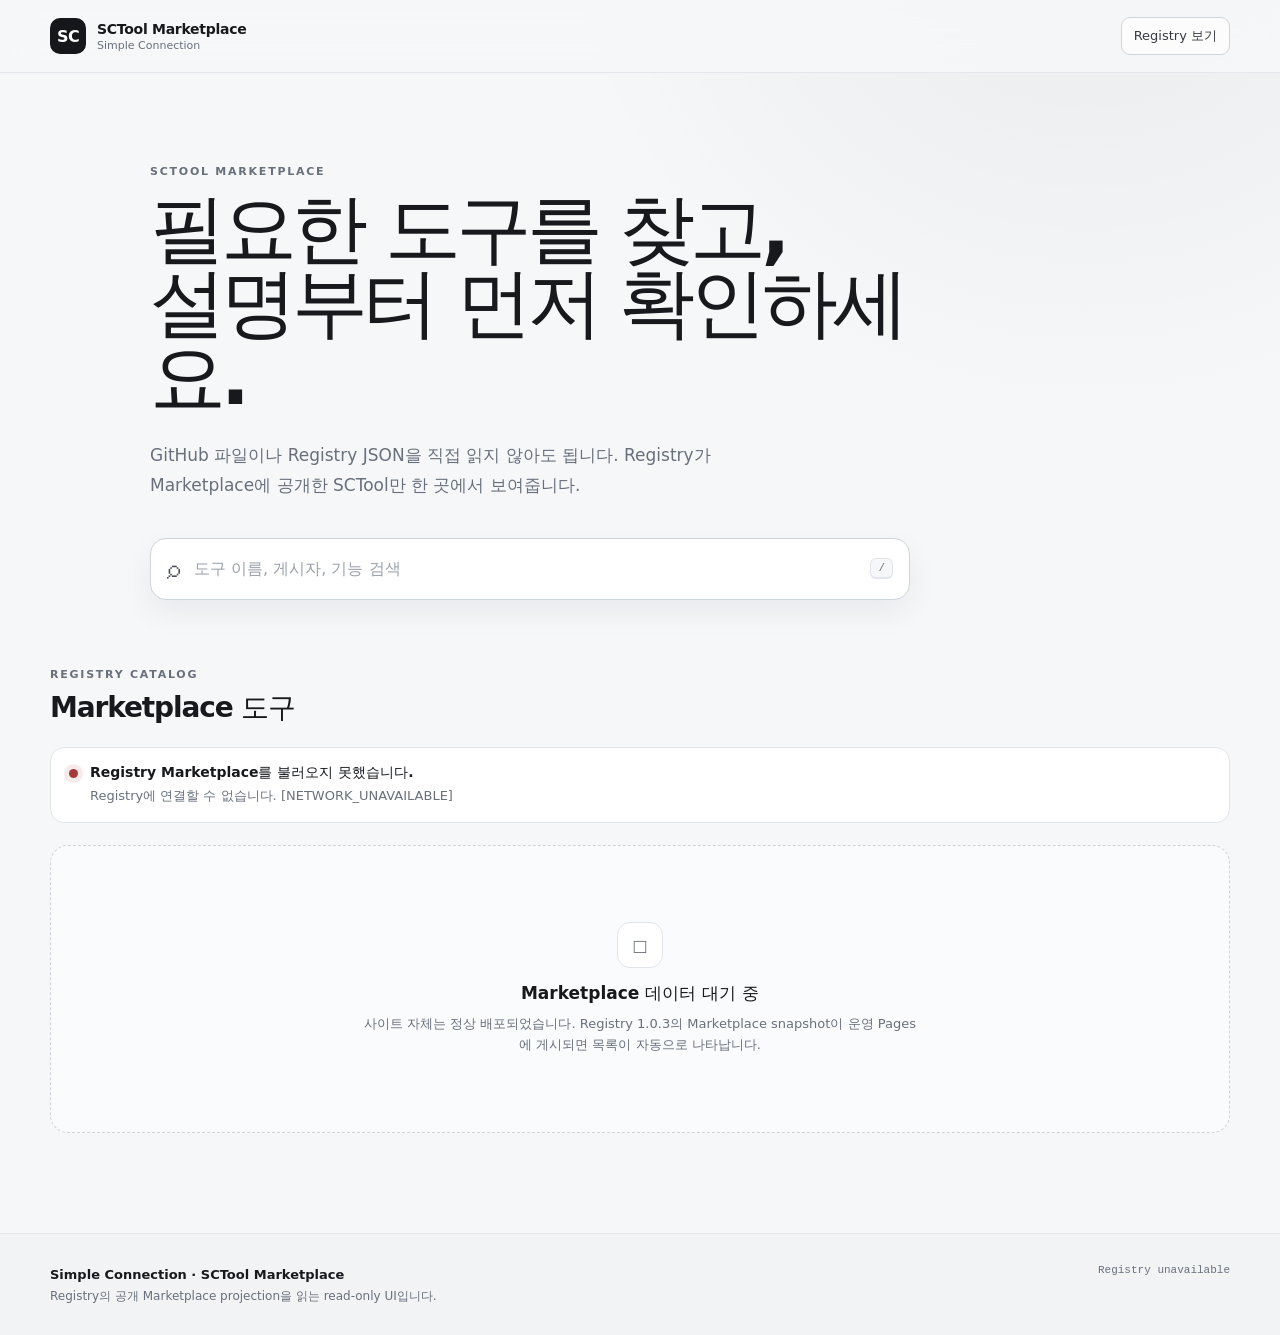
==== site/index.html @ d220bcc3 "feat: implement Registry-backed SCTool Marketplace web" ====
<!doctype html>
<html lang="ko">
<head>
  <meta charset="utf-8" />
  <meta name="viewport" content="width=device-width, initial-scale=1" />
  <meta name="color-scheme" content="light dark" />
  <meta
    name="description"
    content="SCTool Registry에 등록된 Marketplace 도구를 검색하고 설명과 버전 정보를 확인하는 Simple Connection 웹 UI"
  />
  <title>SCTool Marketplace</title>
  <link rel="stylesheet" href="./assets/styles.css" />
  <script type="module" src="./assets/app.js"></script>
</head>
<body>
  <a class="skip-link" href="#marketplace">콘텐츠로 이동</a>

  <header class="site-header">
    <div class="shell header-inner">
      <a class="brand" href="./" aria-label="SCTool Marketplace 홈">
        <span class="brand-mark" aria-hidden="true">SC</span>
        <span>
          <strong>SCTool Marketplace</strong>
          <small>Simple Connection</small>
        </span>
      </a>
      <a
        class="registry-link"
        href="https://github.com/Simple-Connection/sctool-registry"
        target="_blank"
        rel="noreferrer"
      >Registry 보기</a>
    </div>
  </header>

  <main id="marketplace">
    <section class="hero">
      <div class="shell hero-inner">
        <p class="eyebrow">SCTOOL MARKETPLACE</p>
        <h1>필요한 도구를 찾고,<br />설명부터 먼저 확인하세요.</h1>
        <p class="hero-copy">
          GitHub 파일이나 Registry JSON을 직접 읽지 않아도 됩니다.
          Registry가 Marketplace에 공개한 SCTool만 한 곳에서 보여줍니다.
        </p>

        <label class="search-box">
          <span class="search-icon" aria-hidden="true">⌕</span>
          <input
            id="search-input"
            type="search"
            autocomplete="off"
            placeholder="도구 이름, 게시자, 기능 검색"
            aria-label="SCTool Marketplace 검색"
          />
          <kbd>/</kbd>
        </label>
      </div>
    </section>

    <section class="shell marketplace-shell" aria-labelledby="list-title">
      <div class="marketplace-toolbar">
        <div>
          <p class="section-kicker">REGISTRY CATALOG</p>
          <h2 id="list-title">Marketplace 도구</h2>
        </div>
        <div id="result-count" class="result-count" aria-live="polite"></div>
      </div>

      <div id="registry-status" class="status-card status-loading" role="status" aria-live="polite">
        <span class="status-dot" aria-hidden="true"></span>
        <div>
          <strong>Registry 연결 확인 중</strong>
          <p>서명된 Registry head와 Marketplace snapshot을 확인하고 있습니다.</p>
        </div>
      </div>

      <div id="tool-grid" class="tool-grid" hidden></div>

      <div id="empty-state" class="empty-state" hidden>
        <div class="empty-symbol" aria-hidden="true">□</div>
        <h3 id="empty-title">표시할 SCTool이 없습니다.</h3>
        <p id="empty-copy"></p>
      </div>
    </section>
  </main>

  <footer class="site-footer">
    <div class="shell footer-inner">
      <div>
        <strong>Simple Connection · SCTool Marketplace</strong>
        <p>Registry의 공개 Marketplace projection을 읽는 read-only UI입니다.</p>
      </div>
      <div id="registry-revision" class="revision mono"></div>
    </div>
  </footer>

  <dialog id="tool-dialog" class="tool-dialog" aria-labelledby="dialog-title">
    <form method="dialog" class="dialog-close-row">
      <button class="icon-button" aria-label="상세 닫기">×</button>
    </form>

    <article class="tool-detail">
      <header class="detail-head">
        <div>
          <p id="dialog-publisher" class="section-kicker"></p>
          <h2 id="dialog-title"></h2>
          <p id="dialog-version" class="detail-version"></p>
        </div>
        <span class="verified-badge">Registry Marketplace</span>
      </header>

      <nav class="detail-tabs" aria-label="SCTool 상세 정보">
        <button type="button" class="detail-tab active" data-tab="details">세부정보</button>
        <button type="button" class="detail-tab" data-tab="features">기능</button>
        <button type="button" class="detail-tab optional-tab" data-tab="changelog" hidden>변경사항</button>
        <button type="button" class="detail-tab optional-tab" data-tab="dependencies" hidden>의존성</button>
        <button type="button" class="detail-tab optional-tab" data-tab="extension_pack" hidden>확장팩</button>
      </nav>

      <section id="dialog-content" class="detail-content"></section>

      <aside class="detail-meta" aria-label="Registry 정보">
        <dl id="dialog-meta"></dl>
      </aside>

      <div class="install-boundary">
        <strong>설치·다운로드</strong>
        <p>
          현재 SC Linked App의 공개 Marketplace 설치 handoff 계약이 아직 없습니다.
          이 웹사이트는 private artifact를 우회 다운로드하지 않습니다.
        </p>
      </div>
    </article>
  </dialog>

  <noscript>
    <div class="noscript">SCTool Marketplace를 사용하려면 JavaScript가 필요합니다.</div>
  </noscript>
</body>
</html>
---- site/assets/styles.css ----
:root {
  font-family: Inter, Pretendard, "Noto Sans KR", system-ui, -apple-system, BlinkMacSystemFont, "Segoe UI", sans-serif;
  color: #17191d;
  background: #f6f7f9;
  font-synthesis: none;
  --surface: #ffffff;
  --surface-soft: #f6f7f9;
  --text: #17191d;
  --muted: #68707c;
  --border: #e2e5e9;
  --border-strong: #cfd4da;
  --accent: #15171a;
  --accent-contrast: #ffffff;
  --success: #1f7a4d;
  --danger: #a33a3a;
  --shadow: 0 18px 48px rgba(20, 24, 31, 0.09);
}

* { box-sizing: border-box; }

html {
  min-width: 320px;
  background: var(--surface-soft);
  scroll-behavior: smooth;
}

body {
  margin: 0;
  min-height: 100vh;
  color: var(--text);
  background:
    radial-gradient(circle at 85% -10%, rgba(0, 0, 0, 0.055), transparent 34rem),
    var(--surface-soft);
}

button, input { font: inherit; }
button, a { -webkit-tap-highlight-color: transparent; }
a { color: inherit; }
[hidden] { display: none !important; }

.shell {
  width: min(1180px, calc(100% - 40px));
  margin-inline: auto;
}

.skip-link {
  position: fixed;
  left: 12px;
  top: -80px;
  z-index: 100;
  padding: 10px 14px;
  color: #fff;
  background: #111;
  border-radius: 8px;
}
.skip-link:focus { top: 12px; }

.site-header {
  position: sticky;
  top: 0;
  z-index: 20;
  border-bottom: 1px solid rgba(226, 229, 233, 0.9);
  background: rgba(246, 247, 249, 0.88);
  backdrop-filter: blur(18px);
}

.header-inner {
  height: 72px;
  display: flex;
  align-items: center;
  justify-content: space-between;
  gap: 20px;
}

.brand {
  display: flex;
  gap: 11px;
  align-items: center;
  text-decoration: none;
}
.brand-mark {
  width: 36px;
  height: 36px;
  display: grid;
  place-items: center;
  border-radius: 10px;
  color: var(--accent-contrast);
  background: var(--accent);
  font-weight: 800;
  letter-spacing: -0.04em;
}
.brand strong,
.brand small { display: block; }
.brand strong { font-size: 14px; letter-spacing: -0.02em; }
.brand small { margin-top: 2px; color: var(--muted); font-size: 11px; }

.registry-link {
  padding: 9px 12px;
  border: 1px solid var(--border-strong);
  border-radius: 9px;
  text-decoration: none;
  color: #363b43;
  background: rgba(255,255,255,0.62);
  font-size: 13px;
}

.hero { padding: 92px 0 68px; }
.hero-inner { max-width: 980px; }

.eyebrow,
.section-kicker {
  margin: 0 0 14px;
  color: var(--muted);
  font-size: 11px;
  font-weight: 800;
  letter-spacing: 0.16em;
}

.hero h1 {
  margin: 0;
  max-width: 820px;
  font-size: clamp(42px, 6vw, 76px);
  line-height: 0.98;
  letter-spacing: -0.065em;
}

.hero-copy {
  max-width: 680px;
  margin: 26px 0 0;
  color: var(--muted);
  font-size: 17px;
  line-height: 1.72;
  word-break: keep-all;
}

.search-box {
  max-width: 760px;
  margin-top: 38px;
  height: 62px;
  display: flex;
  align-items: center;
  gap: 12px;
  padding: 0 16px;
  border: 1px solid var(--border-strong);
  border-radius: 16px;
  background: var(--surface);
  box-shadow: 0 12px 32px rgba(20,24,31,0.06);
}
.search-box:focus-within {
  border-color: #9aa1aa;
  box-shadow: 0 0 0 3px rgba(0,0,0,0.045), 0 12px 32px rgba(20,24,31,0.06);
}
.search-icon { color: #4a5059; font-size: 26px; transform: translateY(-1px); }
.search-box input {
  width: 100%;
  min-width: 0;
  border: 0;
  outline: 0;
  background: transparent;
  color: var(--text);
  font-size: 16px;
}
.search-box input::placeholder { color: #9aa1aa; }
.search-box kbd {
  padding: 3px 7px;
  border: 1px solid var(--border);
  border-bottom-width: 2px;
  border-radius: 6px;
  color: var(--muted);
  background: var(--surface-soft);
  font-size: 11px;
}

.marketplace-shell { padding-bottom: 100px; }
.marketplace-toolbar {
  display: flex;
  align-items: end;
  justify-content: space-between;
  gap: 20px;
  margin-bottom: 20px;
}
.marketplace-toolbar h2 { margin: 0; font-size: 28px; letter-spacing: -0.04em; }
.marketplace-toolbar .section-kicker { margin-bottom: 8px; }
.result-count { color: var(--muted); font-size: 13px; }

.status-card {
  display: flex;
  gap: 12px;
  align-items: flex-start;
  padding: 16px 18px;
  margin-bottom: 22px;
  border: 1px solid var(--border);
  border-radius: 14px;
  background: var(--surface);
}
.status-card strong { display: block; margin-bottom: 4px; font-size: 14px; }
.status-card p { margin: 0; color: var(--muted); font-size: 13px; line-height: 1.55; }
.status-dot {
  flex: 0 0 auto;
  width: 9px;
  height: 9px;
  margin-top: 5px;
  border-radius: 50%;
  background: #a6adb6;
  box-shadow: 0 0 0 5px rgba(166,173,182,0.12);
}
.status-ready .status-dot { background: var(--success); box-shadow: 0 0 0 5px rgba(31,122,77,0.11); }
.status-error .status-dot { background: var(--danger); box-shadow: 0 0 0 5px rgba(163,58,58,0.10); }

.tool-grid {
  display: grid;
  grid-template-columns: repeat(3, minmax(0, 1fr));
  gap: 14px;
}

.tool-card {
  min-width: 0;
  padding: 20px;
  border: 1px solid var(--border);
  border-radius: 16px;
  background: var(--surface);
  transition: transform 140ms ease, border-color 140ms ease, box-shadow 140ms ease;
}
.tool-card:hover {
  transform: translateY(-2px);
  border-color: var(--border-strong);
  box-shadow: 0 14px 34px rgba(20,24,31,0.07);
}
.tool-card-top {
  display: flex;
  justify-content: space-between;
  gap: 14px;
  align-items: flex-start;
}
.tool-avatar {
  width: 42px;
  height: 42px;
  display: grid;
  place-items: center;
  flex: 0 0 auto;
  border-radius: 12px;
  background: #191b1f;
  color: #fff;
  font-size: 13px;
  font-weight: 800;
  text-transform: uppercase;
}
.tool-version {
  padding: 5px 8px;
  border-radius: 7px;
  color: var(--muted);
  background: var(--surface-soft);
  font-size: 11px;
}
.tool-card h3 {
  margin: 18px 0 5px;
  overflow-wrap: anywhere;
  font-size: 18px;
  letter-spacing: -0.035em;
}
.tool-publisher { margin: 0; color: var(--muted); font-size: 12px; }
.tool-summary {
  min-height: 66px;
  margin: 14px 0 18px;
  color: #535a64;
  font-size: 13px;
  line-height: 1.65;
  display: -webkit-box;
  -webkit-line-clamp: 3;
  -webkit-box-orient: vertical;
  overflow: hidden;
  white-space: pre-line;
}
.tool-card button {
  width: 100%;
  padding: 10px 12px;
  border: 1px solid var(--border-strong);
  border-radius: 9px;
  color: var(--text);
  background: #fff;
  cursor: pointer;
  font-weight: 700;
  font-size: 13px;
}
.tool-card button:hover { background: #f5f6f7; }

.empty-state {
  padding: 76px 24px;
  border: 1px dashed var(--border-strong);
  border-radius: 18px;
  text-align: center;
  background: rgba(255,255,255,0.48);
}
.empty-symbol {
  width: 46px;
  height: 46px;
  display: grid;
  place-items: center;
  margin: 0 auto 14px;
  border-radius: 13px;
  color: var(--muted);
  background: var(--surface);
  border: 1px solid var(--border);
}
.empty-state h3 { margin: 0; font-size: 17px; }
.empty-state p { max-width: 560px; margin: 8px auto 0; color: var(--muted); font-size: 13px; line-height: 1.65; }

.site-footer {
  padding: 30px 0;
  border-top: 1px solid var(--border);
  background: #f2f3f5;
}
.footer-inner {
  display: flex;
  align-items: flex-start;
  justify-content: space-between;
  gap: 24px;
}
.footer-inner strong { font-size: 13px; }
.footer-inner p { margin: 5px 0 0; color: var(--muted); font-size: 12px; }
.revision { max-width: 420px; color: var(--muted); font-size: 11px; text-align: right; overflow-wrap: anywhere; }

.tool-dialog {
  width: min(860px, calc(100% - 28px));
  max-height: min(820px, calc(100vh - 30px));
  padding: 0;
  border: 1px solid var(--border);
  border-radius: 20px;
  color: var(--text);
  background: var(--surface);
  box-shadow: var(--shadow);
}
.tool-dialog::backdrop { background: rgba(20, 24, 31, 0.48); backdrop-filter: blur(3px); }
.dialog-close-row {
  position: sticky;
  top: 0;
  z-index: 5;
  display: flex;
  justify-content: flex-end;
  height: 0;
}
.icon-button {
  width: 36px;
  height: 36px;
  display: grid;
  place-items: center;
  margin: 14px 14px 0 0;
  border: 1px solid var(--border);
  border-radius: 50%;
  background: rgba(255,255,255,0.94);
  color: var(--text);
  cursor: pointer;
  font-size: 20px;
}

.tool-detail { padding: 32px; }
.detail-head {
  display: flex;
  justify-content: space-between;
  gap: 28px;
  padding-right: 42px;
}
.detail-head h2 { margin: 0; font-size: 34px; letter-spacing: -0.05em; overflow-wrap: anywhere; }
.detail-version { margin: 8px 0 0; color: var(--muted); font-size: 13px; }
.verified-badge {
  align-self: flex-start;
  white-space: nowrap;
  padding: 6px 9px;
  border: 1px solid #cfe2d7;
  border-radius: 999px;
  color: #276644;
  background: #f0f8f3;
  font-size: 11px;
  font-weight: 800;
}

.detail-tabs {
  display: flex;
  gap: 4px;
  margin-top: 30px;
  border-bottom: 1px solid var(--border);
  overflow-x: auto;
}
.detail-tab {
  flex: 0 0 auto;
  padding: 11px 12px;
  border: 0;
  border-bottom: 2px solid transparent;
  color: var(--muted);
  background: transparent;
  cursor: pointer;
  font-size: 13px;
  font-weight: 700;
}
.detail-tab.active { color: var(--text); border-bottom-color: var(--text); }

.detail-content {
  min-height: 210px;
  padding: 26px 2px;
  color: #3d434c;
  font-size: 14px;
  line-height: 1.82;
  white-space: pre-wrap;
  overflow-wrap: anywhere;
}

.detail-meta {
  padding: 18px;
  border: 1px solid var(--border);
  border-radius: 13px;
  background: var(--surface-soft);
}
.detail-meta dl {
  display: grid;
  grid-template-columns: 150px minmax(0, 1fr);
  gap: 9px 16px;
  margin: 0;
  font-size: 12px;
}
.detail-meta dt { color: var(--muted); }
.detail-meta dd { margin: 0; overflow-wrap: anywhere; }
.detail-meta a { text-underline-offset: 3px; }

.install-boundary {
  margin-top: 14px;
  padding: 16px 18px;
  border: 1px solid var(--border);
  border-radius: 13px;
}
.install-boundary strong { font-size: 13px; }
.install-boundary p { margin: 6px 0 0; color: var(--muted); font-size: 12px; line-height: 1.6; }

.mono { font-family: ui-monospace, SFMono-Regular, Menlo, Consolas, monospace; }
.noscript { padding: 20px; text-align: center; color: var(--danger); }

@media (max-width: 880px) {
  .tool-grid { grid-template-columns: repeat(2, minmax(0, 1fr)); }
  .hero { padding-top: 72px; }
}

@media (max-width: 600px) {
  .shell { width: min(100% - 24px, 1180px); }
  .header-inner { height: 64px; }
  .registry-link { font-size: 12px; }
  .hero { padding: 58px 0 50px; }
  .hero h1 { font-size: 43px; }
  .hero-copy { font-size: 15px; }
  .search-box { height: 56px; margin-top: 28px; border-radius: 14px; }
  .search-box kbd { display: none; }
  .tool-grid { grid-template-columns: 1fr; }
  .marketplace-toolbar { align-items: flex-start; flex-direction: column; gap: 8px; }
  .footer-inner { flex-direction: column; }
  .revision { text-align: left; }
  .tool-detail { padding: 24px 20px; }
  .detail-head { flex-direction: column; gap: 12px; padding-right: 30px; }
  .detail-head h2 { font-size: 28px; }
  .detail-meta dl { grid-template-columns: 1fr; gap: 4px; }
  .detail-meta dd { margin-bottom: 8px; }
}

@media (prefers-color-scheme: dark) {
  :root {
    --surface: #17191d;
    --surface-soft: #111317;
    --text: #f0f2f4;
    --muted: #9ba3ad;
    --border: #2b2f35;
    --border-strong: #3a4048;
    --accent: #f0f2f4;
    --accent-contrast: #15171a;
    --shadow: 0 18px 48px rgba(0, 0, 0, 0.34);
  }
  body { background: var(--surface-soft); }
  .site-header { background: rgba(17,19,23,0.88); border-bottom-color: var(--border); }
  .registry-link { background: rgba(23,25,29,0.7); color: var(--text); }
  .tool-card button { background: #1d2025; color: var(--text); }
  .tool-card button:hover { background: #24282e; }
  .tool-summary, .detail-content { color: #c1c6cd; }
  .site-footer { background: #0f1114; }
  .icon-button { background: rgba(23,25,29,0.94); }
  .verified-badge { color: #8bd3aa; border-color: #284d38; background: #17291f; }
}
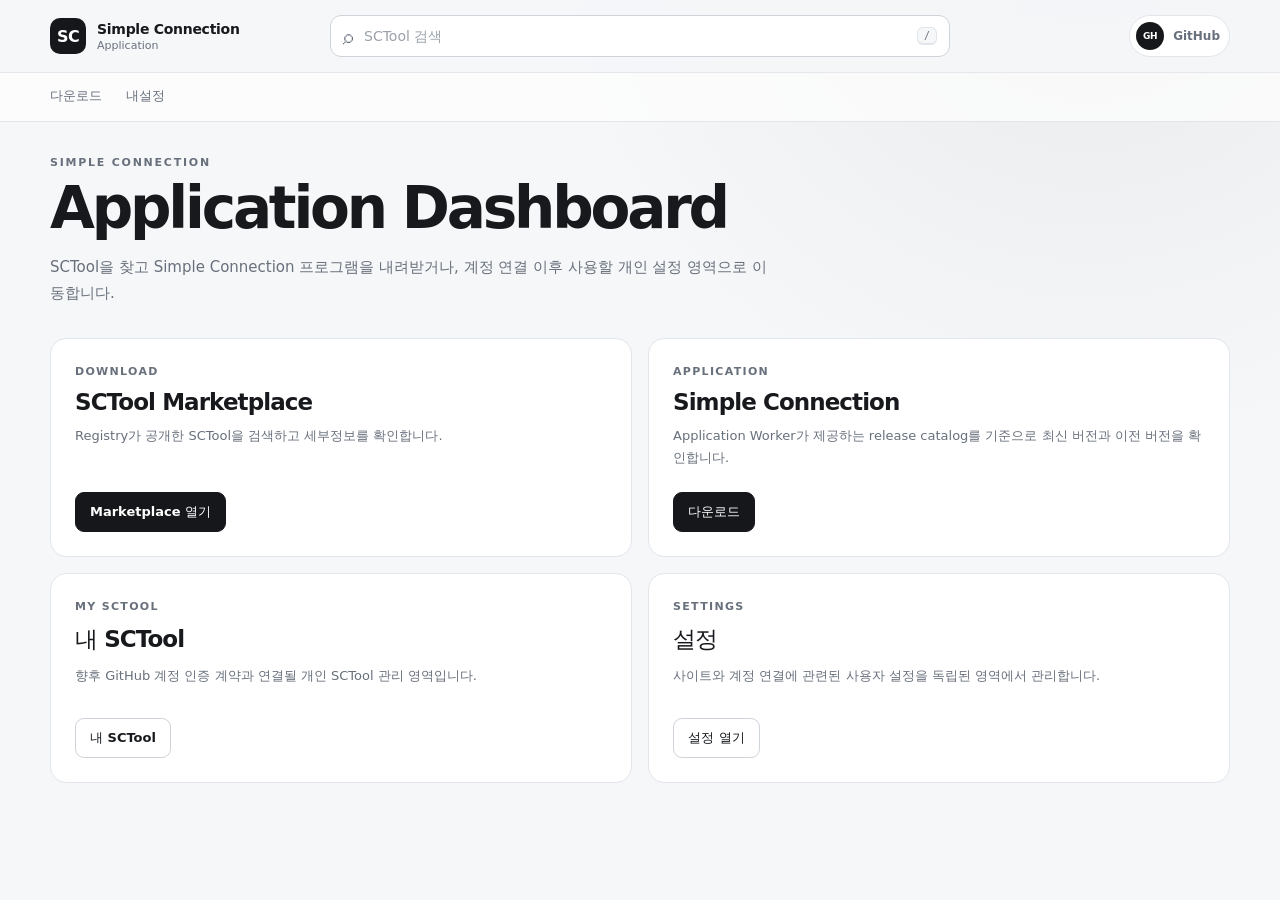
==== commit a7158343: "feat(site): add application shell and Simple Connection downloads" ====
--- a/site/index.html
+++ b/site/index.html
@@ -1,140 +1,65 @@
 <!doctype html>
-<html lang="ko">
+<html lang="ko" data-site-root="./">
 <head>
   <meta charset="utf-8" />
   <meta name="viewport" content="width=device-width, initial-scale=1" />
   <meta name="color-scheme" content="light dark" />
-  <meta
-    name="description"
-    content="SCTool Registry에 등록된 Marketplace 도구를 검색하고 설명과 버전 정보를 확인하는 Simple Connection 웹 UI"
-  />
-  <title>SCTool Marketplace</title>
-  <link rel="stylesheet" href="./assets/styles.css" />
-  <script type="module" src="./assets/app.js"></script>
+  <meta name="description" content="Simple Connection Application dashboard" />
+  <title>Simple Connection</title>
+  <link rel="stylesheet" href="./assets/shared/shell.css" />
+  <link rel="stylesheet" href="./assets/dashboard/dashboard.css" />
+  <script type="module" src="./assets/dashboard/dashboard.js"></script>
 </head>
-<body>
-  <a class="skip-link" href="#marketplace">콘텐츠로 이동</a>
-
-  <header class="site-header">
-    <div class="shell header-inner">
-      <a class="brand" href="./" aria-label="SCTool Marketplace 홈">
-        <span class="brand-mark" aria-hidden="true">SC</span>
-        <span>
-          <strong>SCTool Marketplace</strong>
-          <small>Simple Connection</small>
-        </span>
-      </a>
-      <a
-        class="registry-link"
-        href="https://github.com/Simple-Connection/sctool-registry"
-        target="_blank"
-        rel="noreferrer"
-      >Registry 보기</a>
-    </div>
-  </header>
-
-  <main id="marketplace">
-    <section class="hero">
-      <div class="shell hero-inner">
-        <p class="eyebrow">SCTOOL MARKETPLACE</p>
-        <h1>필요한 도구를 찾고,<br />설명부터 먼저 확인하세요.</h1>
-        <p class="hero-copy">
-          GitHub 파일이나 Registry JSON을 직접 읽지 않아도 됩니다.
-          Registry가 Marketplace에 공개한 SCTool만 한 곳에서 보여줍니다.
-        </p>
-
-        <label class="search-box">
-          <span class="search-icon" aria-hidden="true">⌕</span>
-          <input
-            id="search-input"
-            type="search"
-            autocomplete="off"
-            placeholder="도구 이름, 게시자, 기능 검색"
-            aria-label="SCTool Marketplace 검색"
-          />
-          <kbd>/</kbd>
-        </label>
-      </div>
-    </section>
-
-    <section class="shell marketplace-shell" aria-labelledby="list-title">
-      <div class="marketplace-toolbar">
-        <div>
-          <p class="section-kicker">REGISTRY CATALOG</p>
-          <h2 id="list-title">Marketplace 도구</h2>
-        </div>
-        <div id="result-count" class="result-count" aria-live="polite"></div>
-      </div>
-
-      <div id="registry-status" class="status-card status-loading" role="status" aria-live="polite">
-        <span class="status-dot" aria-hidden="true"></span>
-        <div>
-          <strong>Registry 연결 확인 중</strong>
-          <p>서명된 Registry head와 Marketplace snapshot을 확인하고 있습니다.</p>
-        </div>
-      </div>
-
-      <div id="tool-grid" class="tool-grid" hidden></div>
-
-      <div id="empty-state" class="empty-state" hidden>
-        <div class="empty-symbol" aria-hidden="true">□</div>
-        <h3 id="empty-title">표시할 SCTool이 없습니다.</h3>
-        <p id="empty-copy"></p>
-      </div>
-    </section>
-  </main>
-
-  <footer class="site-footer">
-    <div class="shell footer-inner">
-      <div>
-        <strong>Simple Connection · SCTool Marketplace</strong>
-        <p>Registry의 공개 Marketplace projection을 읽는 read-only UI입니다.</p>
-      </div>
-      <div id="registry-revision" class="revision mono"></div>
-    </div>
-  </footer>
-
-  <dialog id="tool-dialog" class="tool-dialog" aria-labelledby="dialog-title">
-    <form method="dialog" class="dialog-close-row">
-      <button class="icon-button" aria-label="상세 닫기">×</button>
-    </form>
-
-    <article class="tool-detail">
-      <header class="detail-head">
-        <div>
-          <p id="dialog-publisher" class="section-kicker"></p>
-          <h2 id="dialog-title"></h2>
-          <p id="dialog-version" class="detail-version"></p>
-        </div>
-        <span class="verified-badge">Registry Marketplace</span>
+<body data-section="dashboard">
+  <div data-global-shell></div>
+  <div class="shell app-layout">
+    <aside class="local-nav" data-local-nav></aside>
+    <main id="main-content" class="page-content">
+      <header class="page-heading">
+        <p class="page-kicker">SIMPLE CONNECTION</p>
+        <h1>Application Dashboard</h1>
+        <p class="page-lead">SCTool을 찾고 Simple Connection 프로그램을 내려받거나, 계정 연결 이후 사용할 개인 설정 영역으로 이동합니다.</p>
       </header>
 
-      <nav class="detail-tabs" aria-label="SCTool 상세 정보">
-        <button type="button" class="detail-tab active" data-tab="details">세부정보</button>
-        <button type="button" class="detail-tab" data-tab="features">기능</button>
-        <button type="button" class="detail-tab optional-tab" data-tab="changelog" hidden>변경사항</button>
-        <button type="button" class="detail-tab optional-tab" data-tab="dependencies" hidden>의존성</button>
-        <button type="button" class="detail-tab optional-tab" data-tab="extension_pack" hidden>확장팩</button>
-      </nav>
+      <section class="dashboard-grid" aria-label="주요 기능">
+        <article class="panel dashboard-card">
+          <p class="card-kicker">DOWNLOAD</p>
+          <h2>SCTool Marketplace</h2>
+          <p>Registry가 공개한 SCTool을 검색하고 세부정보를 확인합니다.</p>
+          <div class="dashboard-actions">
+            <a class="button-primary" data-site-path="marketplace/">Marketplace 열기</a>
+          </div>
+        </article>
 
-      <section id="dialog-content" class="detail-content"></section>
+        <article class="panel dashboard-card">
+          <p class="card-kicker">APPLICATION</p>
+          <h2>Simple Connection</h2>
+          <p>Application Worker가 제공하는 release catalog를 기준으로 최신 버전과 이전 버전을 확인합니다.</p>
+          <div class="dashboard-actions">
+            <a class="button-primary" data-site-path="application/simple_connection/downloads/">다운로드</a>
+          </div>
+        </article>
 
-      <aside class="detail-meta" aria-label="Registry 정보">
-        <dl id="dialog-meta"></dl>
-      </aside>
+        <article class="panel dashboard-card">
+          <p class="card-kicker">MY SCTOOL</p>
+          <h2>내 SCTool</h2>
+          <p>향후 GitHub 계정 인증 계약과 연결될 개인 SCTool 관리 영역입니다.</p>
+          <div class="dashboard-actions">
+            <a class="button-secondary" data-site-path="settings/my-sctool/">내 SCTool</a>
+          </div>
+        </article>
 
-      <div class="install-boundary">
-        <strong>설치·다운로드</strong>
-        <p>
-          현재 SC Linked App의 공개 Marketplace 설치 handoff 계약이 아직 없습니다.
-          이 웹사이트는 private artifact를 우회 다운로드하지 않습니다.
-        </p>
-      </div>
-    </article>
-  </dialog>
-
-  <noscript>
-    <div class="noscript">SCTool Marketplace를 사용하려면 JavaScript가 필요합니다.</div>
-  </noscript>
+        <article class="panel dashboard-card">
+          <p class="card-kicker">SETTINGS</p>
+          <h2>설정</h2>
+          <p>사이트와 계정 연결에 관련된 사용자 설정을 독립된 영역에서 관리합니다.</p>
+          <div class="dashboard-actions">
+            <a class="button-secondary" data-site-path="settings/preferences/">설정 열기</a>
+          </div>
+        </article>
+      </section>
+    </main>
+  </div>
+  <noscript><div class="noscript">이 사이트를 사용하려면 JavaScript가 필요합니다.</div></noscript>
 </body>
 </html>
--- a/site/assets/shared/shell.css
+++ b/site/assets/shared/shell.css
@@ -0,0 +1,261 @@
+:root {
+  font-family: Inter, Pretendard, "Noto Sans KR", system-ui, -apple-system, BlinkMacSystemFont, "Segoe UI", sans-serif;
+  color: #17191d;
+  background: #f6f7f9;
+  font-synthesis: none;
+  --surface: #ffffff;
+  --surface-soft: #f6f7f9;
+  --text: #17191d;
+  --muted: #68707c;
+  --border: #e2e5e9;
+  --border-strong: #cfd4da;
+  --accent: #15171a;
+  --accent-contrast: #ffffff;
+  --success: #1f7a4d;
+  --danger: #a33a3a;
+  --shadow: 0 18px 48px rgba(20, 24, 31, 0.09);
+}
+* { box-sizing: border-box; }
+html { min-width: 320px; background: var(--surface-soft); scroll-behavior: smooth; }
+body {
+  margin: 0;
+  min-height: 100vh;
+  color: var(--text);
+  background: radial-gradient(circle at 85% -10%, rgba(0,0,0,.055), transparent 34rem), var(--surface-soft);
+}
+button, input { font: inherit; }
+button, a { -webkit-tap-highlight-color: transparent; }
+a { color: inherit; }
+[hidden] { display: none !important; }
+.shell { width: min(1180px, calc(100% - 40px)); margin-inline: auto; }
+.skip-link {
+  position: fixed;
+  left: 12px;
+  top: -80px;
+  z-index: 100;
+  padding: 10px 14px;
+  color: #fff;
+  background: #111;
+  border-radius: 8px;
+}
+.skip-link:focus { top: 12px; }
+.site-header {
+  position: sticky;
+  top: 0;
+  z-index: 30;
+  border-bottom: 1px solid rgba(226,229,233,.9);
+  background: rgba(246,247,249,.9);
+  backdrop-filter: blur(18px);
+}
+.header-inner {
+  min-height: 72px;
+  display: grid;
+  grid-template-columns: minmax(180px, 1fr) minmax(260px, 620px) minmax(120px, 1fr);
+  align-items: center;
+  gap: 22px;
+}
+.brand { display: flex; gap: 11px; align-items: center; text-decoration: none; width: max-content; }
+.brand-mark {
+  width: 36px;
+  height: 36px;
+  display: grid;
+  place-items: center;
+  border-radius: 10px;
+  color: var(--accent-contrast);
+  background: var(--accent);
+  font-weight: 800;
+  letter-spacing: -.04em;
+}
+.brand-copy strong, .brand-copy small { display: block; }
+.brand-copy strong { font-size: 14px; letter-spacing: -.02em; }
+.brand-copy small { margin-top: 2px; color: var(--muted); font-size: 11px; }
+.global-search {
+  height: 42px;
+  display: flex;
+  align-items: center;
+  gap: 9px;
+  padding: 0 12px;
+  border: 1px solid var(--border-strong);
+  border-radius: 11px;
+  background: var(--surface);
+}
+.global-search:focus-within { border-color: #9aa1aa; box-shadow: 0 0 0 3px rgba(0,0,0,.04); }
+.global-search-icon { color: var(--muted); font-size: 20px; }
+.global-search input {
+  width: 100%;
+  min-width: 0;
+  border: 0;
+  outline: 0;
+  background: transparent;
+  color: var(--text);
+  font-size: 14px;
+}
+.global-search input::placeholder { color: #9aa1aa; }
+.global-search kbd {
+  padding: 2px 6px;
+  border: 1px solid var(--border);
+  border-bottom-width: 2px;
+  border-radius: 6px;
+  color: var(--muted);
+  background: var(--surface-soft);
+  font-size: 10px;
+}
+[data-account-slot] { justify-self: end; }
+.account-slot {
+  display: inline-flex;
+  align-items: center;
+  gap: 9px;
+  padding: 6px 9px 6px 6px;
+  border: 1px solid var(--border);
+  border-radius: 999px;
+  background: var(--surface);
+  color: var(--muted);
+  font-size: 12px;
+  font-weight: 700;
+}
+.account-avatar {
+  width: 28px;
+  height: 28px;
+  display: grid;
+  place-items: center;
+  border-radius: 50%;
+  color: var(--accent-contrast);
+  background: var(--accent);
+  font-size: 9px;
+  letter-spacing: -.03em;
+}
+.gnb-wrap { border-bottom: 1px solid var(--border); background: rgba(255,255,255,.68); }
+.gnb { height: 48px; display: flex; align-items: stretch; gap: 24px; }
+.gnb-link {
+  display: flex;
+  align-items: center;
+  border-bottom: 2px solid transparent;
+  color: var(--muted);
+  text-decoration: none;
+  font-size: 13px;
+  font-weight: 750;
+}
+.gnb-link.active { color: var(--text); border-bottom-color: var(--text); }
+.app-layout {
+  display: grid;
+  grid-template-columns: 210px minmax(0, 1fr);
+  gap: 34px;
+  padding-top: 34px;
+  padding-bottom: 90px;
+}
+.app-layout.app-layout-wide { grid-template-columns: minmax(0, 1fr); }
+.local-nav {
+  align-self: start;
+  position: sticky;
+  top: 142px;
+  padding: 6px 0;
+}
+.local-nav-title {
+  margin: 0 0 11px;
+  color: var(--muted);
+  font-size: 11px;
+  font-weight: 800;
+  letter-spacing: .12em;
+}
+.local-nav-links { display: grid; gap: 4px; }
+.nav-link {
+  display: block;
+  padding: 10px 12px;
+  border-radius: 9px;
+  color: var(--muted);
+  text-decoration: none;
+  font-size: 13px;
+  font-weight: 700;
+}
+.nav-link:hover { background: rgba(255,255,255,.65); color: var(--text); }
+.nav-link.active { color: var(--text); background: var(--surface); box-shadow: inset 0 0 0 1px var(--border); }
+.page-content { min-width: 0; }
+.page-heading { margin-bottom: 28px; }
+.page-kicker {
+  margin: 0 0 10px;
+  color: var(--muted);
+  font-size: 11px;
+  font-weight: 800;
+  letter-spacing: .16em;
+}
+.page-heading h1 { margin: 0; font-size: clamp(34px, 5vw, 58px); line-height: 1.03; letter-spacing: -.055em; }
+.page-lead { max-width: 720px; margin: 16px 0 0; color: var(--muted); font-size: 15px; line-height: 1.72; }
+.panel {
+  border: 1px solid var(--border);
+  border-radius: 16px;
+  background: var(--surface);
+}
+.status-card {
+  display: flex;
+  gap: 12px;
+  align-items: flex-start;
+  padding: 16px 18px;
+  border: 1px solid var(--border);
+  border-radius: 14px;
+  background: var(--surface);
+}
+.status-card strong { display: block; margin-bottom: 4px; font-size: 14px; }
+.status-card p { margin: 0; color: var(--muted); font-size: 13px; line-height: 1.55; }
+.status-dot {
+  flex: 0 0 auto;
+  width: 9px;
+  height: 9px;
+  margin-top: 5px;
+  border-radius: 50%;
+  background: #a6adb6;
+  box-shadow: 0 0 0 5px rgba(166,173,182,.12);
+}
+.status-ready .status-dot { background: var(--success); box-shadow: 0 0 0 5px rgba(31,122,77,.11); }
+.status-error .status-dot { background: var(--danger); box-shadow: 0 0 0 5px rgba(163,58,58,.10); }
+.button-primary, .button-secondary {
+  display: inline-flex;
+  align-items: center;
+  justify-content: center;
+  min-height: 40px;
+  padding: 0 14px;
+  border-radius: 9px;
+  text-decoration: none;
+  font-size: 13px;
+  font-weight: 800;
+}
+.button-primary { border: 1px solid var(--accent); color: var(--accent-contrast); background: var(--accent); }
+.button-secondary { border: 1px solid var(--border-strong); color: var(--text); background: var(--surface); }
+.mono { font-family: ui-monospace, SFMono-Regular, Menlo, Consolas, monospace; }
+.noscript { padding: 20px; text-align: center; color: var(--danger); }
+@media (max-width: 820px) {
+  .header-inner { grid-template-columns: auto minmax(180px, 1fr) auto; gap: 12px; }
+  .brand-copy { display: none; }
+  .account-label { display: none; }
+  .app-layout { grid-template-columns: 1fr; gap: 18px; }
+  .local-nav { position: static; display: flex; align-items: center; gap: 14px; overflow-x: auto; padding-bottom: 4px; }
+  .local-nav-title { margin: 0; white-space: nowrap; }
+  .local-nav-links { display: flex; gap: 4px; }
+  .nav-link { white-space: nowrap; }
+}
+@media (max-width: 560px) {
+  .shell { width: min(100% - 24px, 1180px); }
+  .header-inner { min-height: 64px; grid-template-columns: auto minmax(0, 1fr) auto; }
+  .brand-mark { width: 32px; height: 32px; }
+  .global-search { height: 38px; }
+  .global-search kbd { display: none; }
+  .account-slot { padding-right: 6px; }
+  .gnb { height: 44px; }
+  .app-layout { padding-top: 22px; }
+}
+@media (prefers-color-scheme: dark) {
+  :root {
+    --surface: #17191d;
+    --surface-soft: #111317;
+    --text: #f0f2f4;
+    --muted: #9ba3ad;
+    --border: #2b2f35;
+    --border-strong: #3a4048;
+    --accent: #f0f2f4;
+    --accent-contrast: #15171a;
+    --shadow: 0 18px 48px rgba(0,0,0,.34);
+  }
+  body { background: var(--surface-soft); }
+  .site-header { background: rgba(17,19,23,.9); border-bottom-color: var(--border); }
+  .gnb-wrap { background: rgba(17,19,23,.72); }
+  .nav-link:hover { background: rgba(255,255,255,.04); }
+}
--- a/site/assets/dashboard/dashboard.css
+++ b/site/assets/dashboard/dashboard.css
@@ -0,0 +1,23 @@
+.dashboard-grid {
+  display: grid;
+  grid-template-columns: repeat(2, minmax(0, 1fr));
+  gap: 16px;
+  margin-top: 32px;
+}
+.dashboard-card {
+  min-height: 210px;
+  padding: 24px;
+  display: flex;
+  flex-direction: column;
+}
+.dashboard-card .card-kicker {
+  margin: 0 0 8px;
+  color: var(--muted);
+  font-size: 11px;
+  font-weight: 800;
+  letter-spacing: .12em;
+}
+.dashboard-card h2 { margin: 0; font-size: 23px; letter-spacing: -.04em; }
+.dashboard-card p { margin: 10px 0 24px; color: var(--muted); font-size: 13px; line-height: 1.65; }
+.dashboard-actions { margin-top: auto; display: flex; flex-wrap: wrap; gap: 8px; }
+@media (max-width: 700px) { .dashboard-grid { grid-template-columns: 1fr; } }
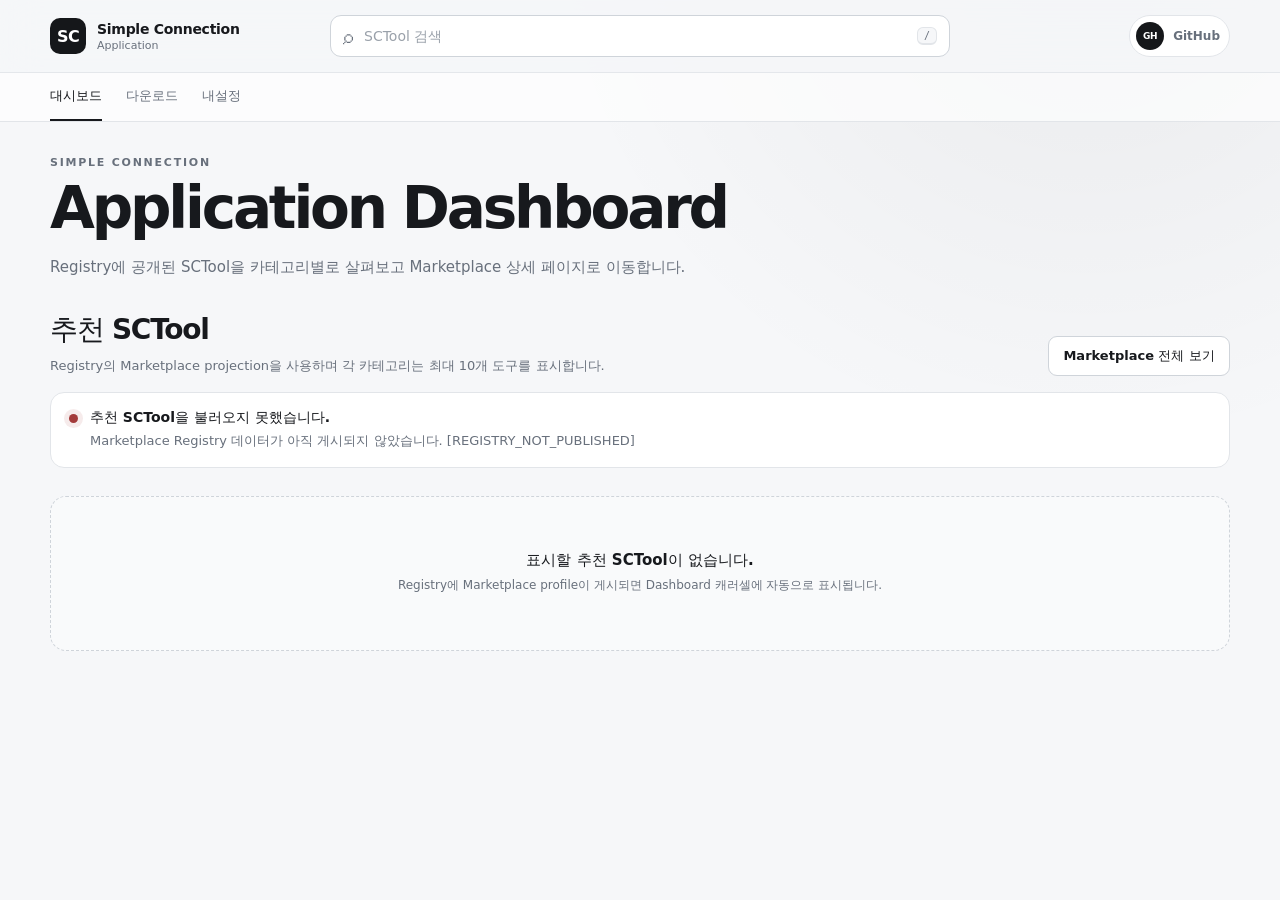
==== commit 7f8144c5: "feat(dashboard): add categorized SCTool carousels and dashboard GNB" ====
--- a/site/index.html
+++ b/site/index.html
@@ -18,45 +18,32 @@
       <header class="page-heading">
         <p class="page-kicker">SIMPLE CONNECTION</p>
         <h1>Application Dashboard</h1>
-        <p class="page-lead">SCTool을 찾고 Simple Connection 프로그램을 내려받거나, 계정 연결 이후 사용할 개인 설정 영역으로 이동합니다.</p>
+        <p class="page-lead">Registry에 공개된 SCTool을 카테고리별로 살펴보고 Marketplace 상세 페이지로 이동합니다.</p>
       </header>
 
-      <section class="dashboard-grid" aria-label="주요 기능">
-        <article class="panel dashboard-card">
-          <p class="card-kicker">DOWNLOAD</p>
-          <h2>SCTool Marketplace</h2>
-          <p>Registry가 공개한 SCTool을 검색하고 세부정보를 확인합니다.</p>
-          <div class="dashboard-actions">
-            <a class="button-primary" data-site-path="marketplace/">Marketplace 열기</a>
+      <section class="dashboard-recommendations" aria-labelledby="recommendation-title">
+        <div class="dashboard-section-head">
+          <div>
+            <h2 id="recommendation-title">추천 SCTool</h2>
+            <p>Registry의 Marketplace projection을 사용하며 각 카테고리는 최대 10개 도구를 표시합니다.</p>
           </div>
-        </article>
+          <a class="button-secondary" data-site-path="marketplace/">Marketplace 전체 보기</a>
+        </div>
 
-        <article class="panel dashboard-card">
-          <p class="card-kicker">APPLICATION</p>
-          <h2>Simple Connection</h2>
-          <p>Application Worker가 제공하는 release catalog를 기준으로 최신 버전과 이전 버전을 확인합니다.</p>
-          <div class="dashboard-actions">
-            <a class="button-primary" data-site-path="application/simple_connection/downloads/">다운로드</a>
+        <div id="dashboard-registry-status" class="status-card status-loading" role="status" aria-live="polite">
+          <span class="status-dot" aria-hidden="true"></span>
+          <div>
+            <strong>추천 SCTool 준비 중</strong>
+            <p>Registry Marketplace snapshot을 확인하고 있습니다.</p>
           </div>
-        </article>
+        </div>
 
-        <article class="panel dashboard-card">
-          <p class="card-kicker">MY SCTOOL</p>
-          <h2>내 SCTool</h2>
-          <p>향후 GitHub 계정 인증 계약과 연결될 개인 SCTool 관리 영역입니다.</p>
-          <div class="dashboard-actions">
-            <a class="button-secondary" data-site-path="settings/my-sctool/">내 SCTool</a>
-          </div>
-        </article>
+        <div id="dashboard-categories"></div>
 
-        <article class="panel dashboard-card">
-          <p class="card-kicker">SETTINGS</p>
-          <h2>설정</h2>
-          <p>사이트와 계정 연결에 관련된 사용자 설정을 독립된 영역에서 관리합니다.</p>
-          <div class="dashboard-actions">
-            <a class="button-secondary" data-site-path="settings/preferences/">설정 열기</a>
-          </div>
-        </article>
+        <div id="dashboard-empty" class="dashboard-empty" hidden>
+          <strong>표시할 추천 SCTool이 없습니다.</strong>
+          <p>Registry에 Marketplace profile이 게시되면 Dashboard 캐러셀에 자동으로 표시됩니다.</p>
+        </div>
       </section>
     </main>
   </div>
--- a/site/assets/dashboard/dashboard.css
+++ b/site/assets/dashboard/dashboard.css
@@ -1,23 +1,121 @@
-.dashboard-grid {
+.dashboard-recommendations { margin-top: 30px; }
+.dashboard-section-head {
+  display: flex;
+  align-items: end;
+  justify-content: space-between;
+  gap: 18px;
+  margin-bottom: 16px;
+}
+.dashboard-section-head h2 { margin: 0; font-size: 28px; letter-spacing: -.045em; }
+.dashboard-section-head p { margin: 7px 0 0; color: var(--muted); font-size: 13px; line-height: 1.6; }
+.dashboard-section-head .button-secondary { flex: 0 0 auto; }
+#dashboard-registry-status { margin-bottom: 28px; }
+.recommendation-section { margin: 0 0 36px; }
+.recommendation-head {
+  display: flex;
+  align-items: end;
+  justify-content: space-between;
+  gap: 18px;
+  margin-bottom: 12px;
+}
+.recommendation-head h2 { margin: 0; font-size: 20px; letter-spacing: -.035em; }
+.recommendation-head p { margin: 5px 0 0; color: var(--muted); font-size: 12px; }
+.carousel-controls { display: flex; gap: 6px; }
+.carousel-button {
+  width: 36px;
+  height: 36px;
   display: grid;
-  grid-template-columns: repeat(2, minmax(0, 1fr));
-  gap: 16px;
-  margin-top: 32px;
+  place-items: center;
+  border: 1px solid var(--border-strong);
+  border-radius: 50%;
+  color: var(--text);
+  background: var(--surface);
+  cursor: pointer;
+  font-size: 22px;
+  line-height: 1;
 }
-.dashboard-card {
-  min-height: 210px;
-  padding: 24px;
+.carousel-button:disabled { opacity: .35; cursor: default; }
+.recommendation-carousel {
+  display: grid;
+  grid-auto-flow: column;
+  grid-auto-columns: minmax(250px, 285px);
+  gap: 12px;
+  overflow-x: auto;
+  padding: 2px 2px 12px;
+  scroll-snap-type: x mandatory;
+  overscroll-behavior-inline: contain;
+  scrollbar-width: thin;
+}
+.recommendation-card {
+  min-height: 238px;
   display: flex;
   flex-direction: column;
+  padding: 18px;
+  border: 1px solid var(--border);
+  border-radius: 15px;
+  background: var(--surface);
+  scroll-snap-align: start;
 }
-.dashboard-card .card-kicker {
-  margin: 0 0 8px;
-  color: var(--muted);
+.recommendation-card-top { display: flex; align-items: flex-start; justify-content: space-between; gap: 12px; }
+.recommendation-avatar {
+  width: 38px;
+  height: 38px;
+  display: grid;
+  place-items: center;
+  border-radius: 11px;
+  color: var(--accent-contrast);
+  background: var(--accent);
   font-size: 11px;
   font-weight: 800;
-  letter-spacing: .12em;
+  text-transform: uppercase;
 }
-.dashboard-card h2 { margin: 0; font-size: 23px; letter-spacing: -.04em; }
-.dashboard-card p { margin: 10px 0 24px; color: var(--muted); font-size: 13px; line-height: 1.65; }
-.dashboard-actions { margin-top: auto; display: flex; flex-wrap: wrap; gap: 8px; }
-@media (max-width: 700px) { .dashboard-grid { grid-template-columns: 1fr; } }
+.recommendation-version {
+  padding: 5px 7px;
+  border-radius: 7px;
+  color: var(--muted);
+  background: var(--surface-soft);
+  font-size: 10px;
+}
+.recommendation-card h3 {
+  margin: 15px 0 4px;
+  font-size: 17px;
+  letter-spacing: -.035em;
+  overflow-wrap: anywhere;
+}
+.recommendation-publisher { margin: 0; color: var(--muted); font-size: 11px; }
+.recommendation-summary {
+  margin: 12px 0 16px;
+  color: var(--muted);
+  font-size: 12px;
+  line-height: 1.62;
+  display: -webkit-box;
+  -webkit-line-clamp: 3;
+  -webkit-box-orient: vertical;
+  overflow: hidden;
+}
+.recommendation-link {
+  margin-top: auto;
+  padding-top: 12px;
+  border-top: 1px solid var(--border);
+  text-decoration: none;
+  font-size: 12px;
+  font-weight: 800;
+}
+.dashboard-empty {
+  padding: 54px 20px;
+  border: 1px dashed var(--border-strong);
+  border-radius: 16px;
+  color: var(--muted);
+  text-align: center;
+  background: rgba(255,255,255,.35);
+}
+.dashboard-empty strong { display: block; margin-bottom: 6px; color: var(--text); font-size: 15px; }
+.dashboard-empty p { margin: 0; font-size: 12px; line-height: 1.6; }
+@media (max-width: 650px) {
+  .dashboard-section-head { align-items: flex-start; flex-direction: column; }
+  .recommendation-head { align-items: center; }
+  .recommendation-carousel { grid-auto-columns: minmax(235px, 82vw); }
+}
+@media (prefers-color-scheme: dark) {
+  .dashboard-empty { background: rgba(255,255,255,.02); }
+}
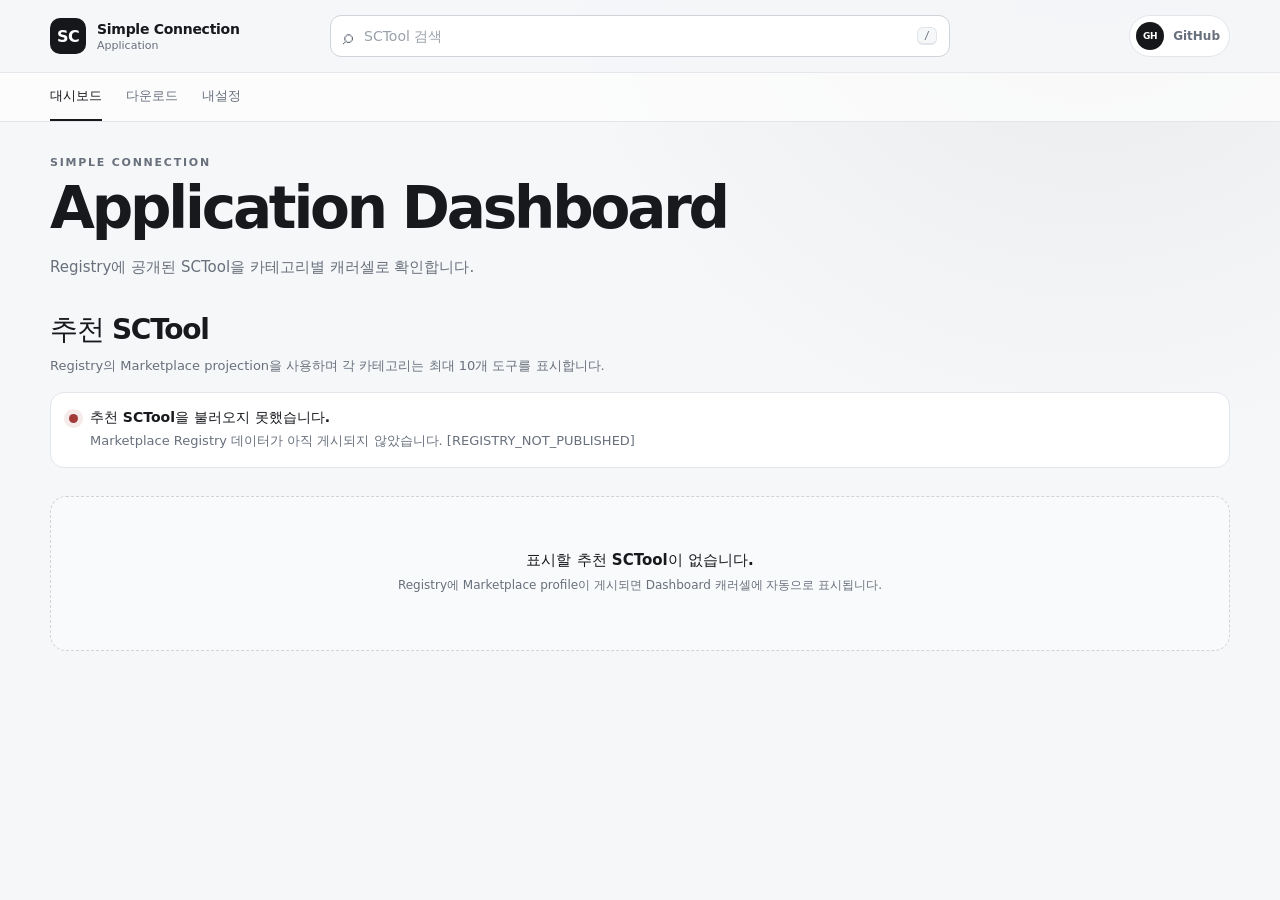
==== commit f65b9032: "fix(dashboard): remove Marketplace-wide CTA" ====
--- a/site/index.html
+++ b/site/index.html
@@ -18,16 +18,13 @@
       <header class="page-heading">
         <p class="page-kicker">SIMPLE CONNECTION</p>
         <h1>Application Dashboard</h1>
-        <p class="page-lead">Registry에 공개된 SCTool을 카테고리별로 살펴보고 Marketplace 상세 페이지로 이동합니다.</p>
+        <p class="page-lead">Registry에 공개된 SCTool을 카테고리별 캐러셀로 확인합니다.</p>
       </header>
 
       <section class="dashboard-recommendations" aria-labelledby="recommendation-title">
         <div class="dashboard-section-head">
-          <div>
-            <h2 id="recommendation-title">추천 SCTool</h2>
-            <p>Registry의 Marketplace projection을 사용하며 각 카테고리는 최대 10개 도구를 표시합니다.</p>
-          </div>
-          <a class="button-secondary" data-site-path="marketplace/">Marketplace 전체 보기</a>
+          <h2 id="recommendation-title">추천 SCTool</h2>
+          <p>Registry의 Marketplace projection을 사용하며 각 카테고리는 최대 10개 도구를 표시합니다.</p>
         </div>
 
         <div id="dashboard-registry-status" class="status-card status-loading" role="status" aria-live="polite">
--- a/site/assets/dashboard/dashboard.css
+++ b/site/assets/dashboard/dashboard.css
@@ -1,14 +1,7 @@
 .dashboard-recommendations { margin-top: 30px; }
-.dashboard-section-head {
-  display: flex;
-  align-items: end;
-  justify-content: space-between;
-  gap: 18px;
-  margin-bottom: 16px;
-}
+.dashboard-section-head { margin-bottom: 16px; }
 .dashboard-section-head h2 { margin: 0; font-size: 28px; letter-spacing: -.045em; }
 .dashboard-section-head p { margin: 7px 0 0; color: var(--muted); font-size: 13px; line-height: 1.6; }
-.dashboard-section-head .button-secondary { flex: 0 0 auto; }
 #dashboard-registry-status { margin-bottom: 28px; }
 .recommendation-section { margin: 0 0 36px; }
 .recommendation-head {
@@ -112,7 +105,6 @@
 .dashboard-empty strong { display: block; margin-bottom: 6px; color: var(--text); font-size: 15px; }
 .dashboard-empty p { margin: 0; font-size: 12px; line-height: 1.6; }
 @media (max-width: 650px) {
-  .dashboard-section-head { align-items: flex-start; flex-direction: column; }
   .recommendation-head { align-items: center; }
   .recommendation-carousel { grid-auto-columns: minmax(235px, 82vw); }
 }
